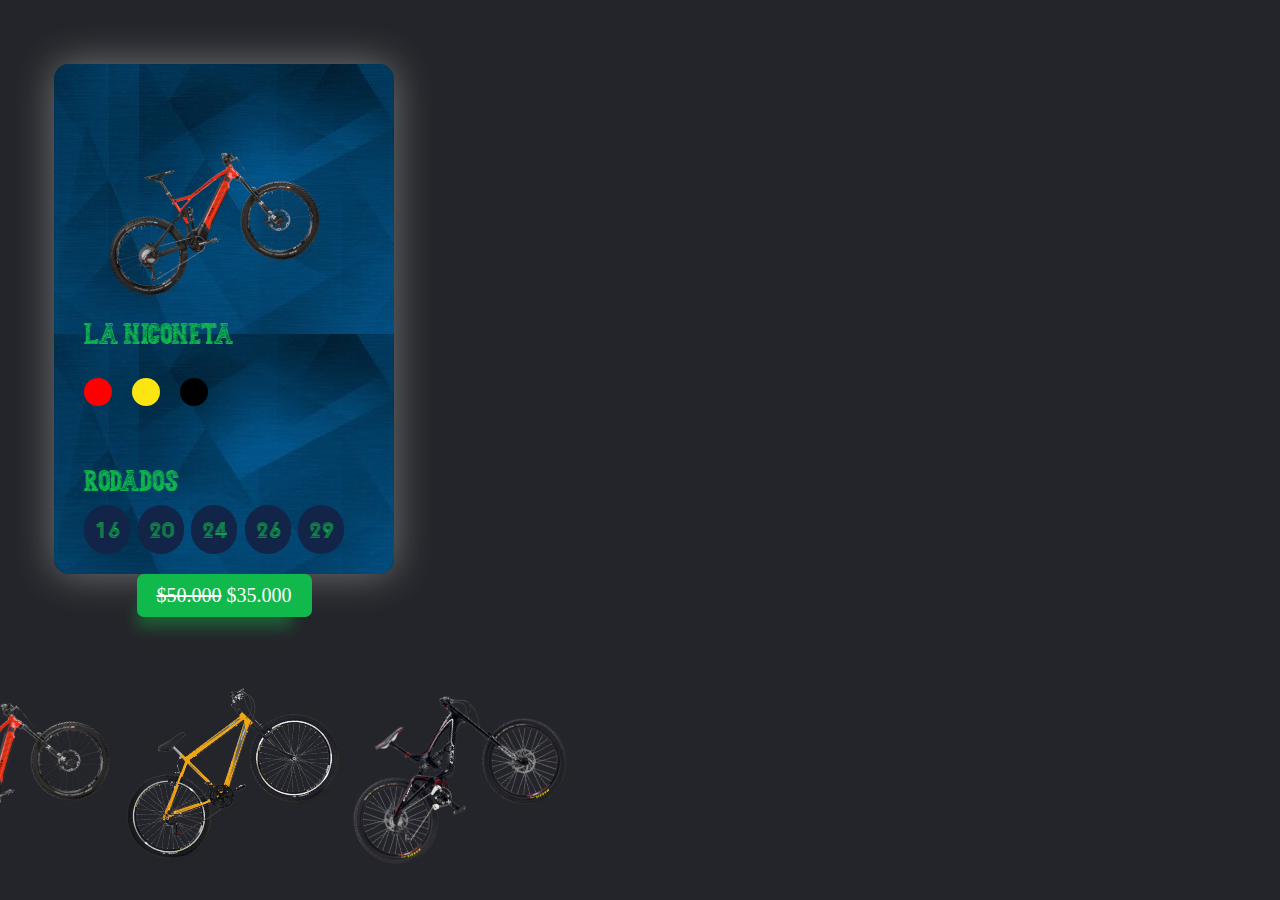
==== BICI/index.html @ 42052cd8 "Tarjetas casi terminas" ====
<!DOCTYPE html>
<html lang="en">

<head>
  <meta charset="UTF-8">
  <meta http-equiv="X-UA-Compatible" content="IE=edge">
  <meta name="viewport" content="width=device-width, initial-scale=1.0">
  <link rel="stylesheet" href="./style.css">
  <title>Document</title>
</head>

<body>
  <div class="card" id="card">
    <div class="imagen-mostrada">
      <img src="./img/roja.png" class="imagenMostradaJs" alt="">
    </div>
    <div class="titulo">
      <span>La Niconeta</span>
    </div>
    <div class="colores">
      <span class="roja coloresJs" id="roja"></span>
      <span class="amarilla coloresJs" id="amarilla"></span>
      <span class="negra coloresJs" id="negra"></span>
    </div>
    <div class="rodados-contenedor">
      <div class="titulo">
        <span>Rodados</span>
      </div>
      <div class="rodados">
        <div class="rodado">
          <span>16</span>
        </div>
        <div class="rodado">
          <span>20</span>
        </div>
        <div class="rodado">
          <span>24</span>
        </div>
        <div class="rodado">
          <span>26</span>
        </div>
        <div class="rodado">
          <span>29</span>
        </div>
      </div>
    </div>
     <div class="precio">
      <strike>$50.000</strike> 
      <b>$35.000</b>
    </div>
  </div>
    <div class="imagenes">
      <img src="./img/roja.png" class="roja imagenesJs" alt="">
      <img src="./img/amarilla.png" alt="" class="amarilla imagenesJs ">
      <img src="./img/negra.png" alt="" class="negra imagenesJs">
    </div>
    <script src="./app.js"></script>
</body>

</html>
---- BICI/style.css ----
@font-face {
font-family:prisma;
  src: url(./Fuente/Prisma.ttf);
}
@font-face {
  font-family:resglise ;
  src: url(./Fuente/Sketchzone.otf);
}
*{
  margin: 0;
  padding: 0;
}
img{
  width:225px;
}
body{
  position: relative;
  width: 35%;
  min-height:100vh;
  display: flex;
  justify-content: space-around;
  align-items: center;
  flex-direction: column;
  background-color: #24252A;
}
.card{
  width: 280px;
  height: 350px;
  background-image:url(./img/fondo\ css.jpg) ;
  border-radius: 15px;
  display: flex;
  justify-content: space-around;
  align-items: center;
  flex-direction: column;
  padding: 80px 30px;
  box-shadow: 0px 0px 40px rgba(200, 200, 200, 0.493);
  color: #11b94c;
  font-family:"resglise";
  
  
}
.card .imagen-mostrada{
  width: 257px;
  transform: rotate(-15deg); /*20DEG*/
}
.card .titulo{
  margin-top: 40px; /**80PX*/
  width: 100%;
  font-size: 25px;
}
.card .colores{
  margin-top: 40px;
  display: inline-flex;
  width: 100%;
  justify-content: flex-start;
  align-items: center;
}
.card .colores span{
   width: 28px;
   height: 28px;
   border-radius: 50%;
   background-color: red;
   margin-right: 20px;
   cursor: pointer;
}
.card .colores span:nth-child(2){
  background-color: rgb(253, 229, 17);
}
.card .colores span:nth-child(3){
  background-color: black;
}
.card .rodados-contenedor{
  display: flex;
  width: 100%;
  margin-top: 20px;
  flex-direction: column;
}
.card .rodados{
  margin-top: 20px;
  display: flex;
  margin-right: 20px;
  justify-content: space-between;
}
.card .rodados .rodado{
  background-color:rgb(18, 36, 71);
  padding: 10px;
  border-radius: 1000px;
  cursor: pointer;
  transition: all 0.3s ease;
  font-size: 20px;
  font-family:"prisma";
}
.card .rodados .rodado:hover{
  background-color: rgba(0, 0, 0, 0.3);
}
.card .rodados .rodado.active{
  background-color: #323232;
  color: #F2F2F2;
  transform: translateY(-20px);
  
}
.imagenes{
  display: flex;
}
.imagenes img{
  transform: rotate(-25deg);
  transition: all 0.3s ease;
  position: relative;
  cursor: pointer;
} 
.precio{
  background: #11b94c;
  padding: 10px 20px;
  text-align: center;
  font-size: 20px;
  font-weight: 200;
  color: #fff;
  border-radius: 7px;
  margin-top: 20px;
  margin-bottom:5px ;
 box-shadow: -10px 20px 15px -10px rgba(17, 233, 91, 0.3);
 font-family: 'Times New Roman', Times, serif;
}
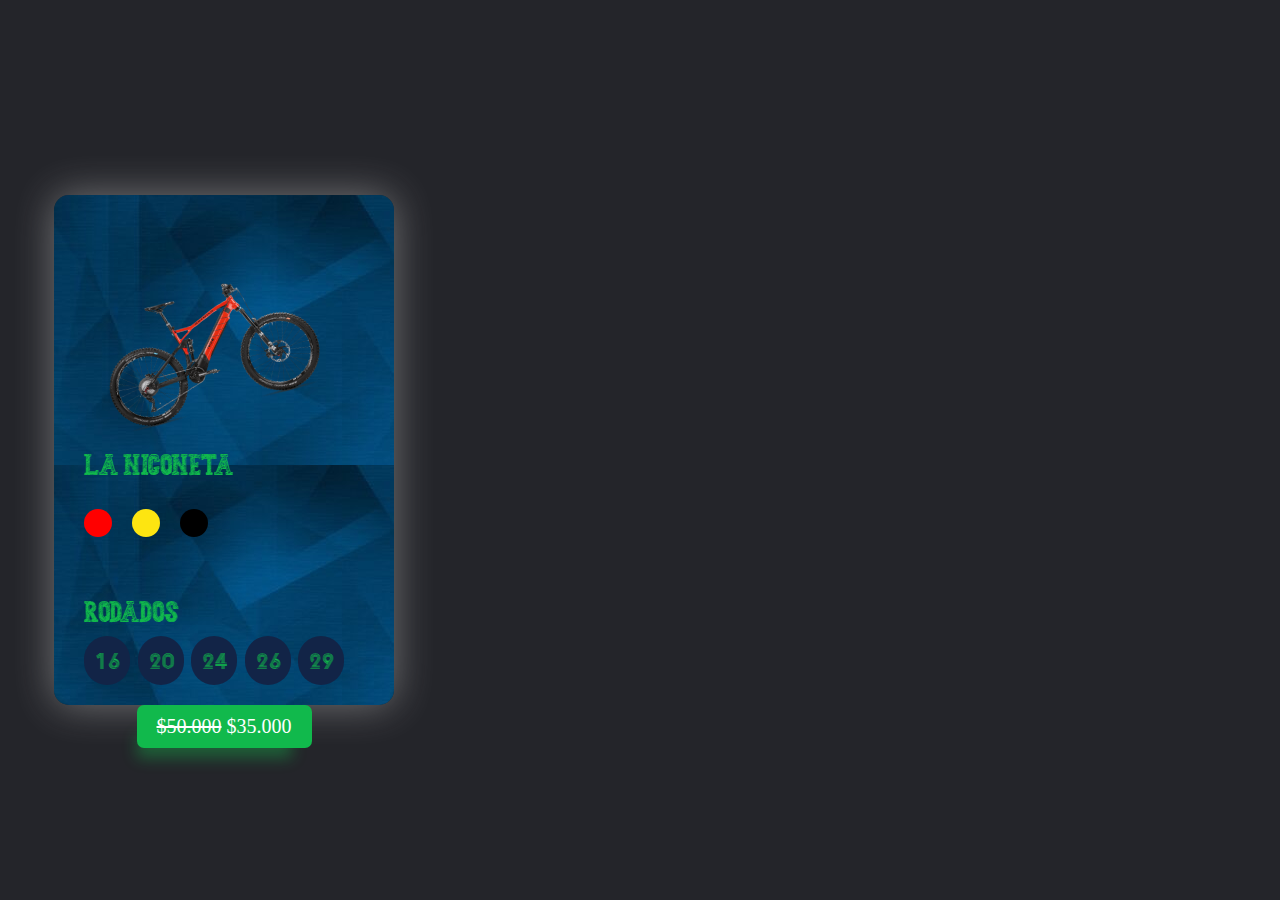
==== commit 6d398e7e: "Tarjetas terminadas" ====
--- a/BICI/index.html
+++ b/BICI/index.html
@@ -49,11 +49,6 @@
       <b>$35.000</b>
     </div>
   </div>
-    <div class="imagenes">
-      <img src="./img/roja.png" class="roja imagenesJs" alt="">
-      <img src="./img/amarilla.png" alt="" class="amarilla imagenesJs ">
-      <img src="./img/negra.png" alt="" class="negra imagenesJs">
-    </div>
     <script src="./app.js"></script>
 </body>
 
--- a/BICI/style.css
+++ b/BICI/style.css
@@ -107,6 +107,9 @@
   transition: all 0.3s ease;
   position: relative;
   cursor: pointer;
+}
+.active{
+  background-color: red;
 } 
 .precio{
   background: #11b94c;
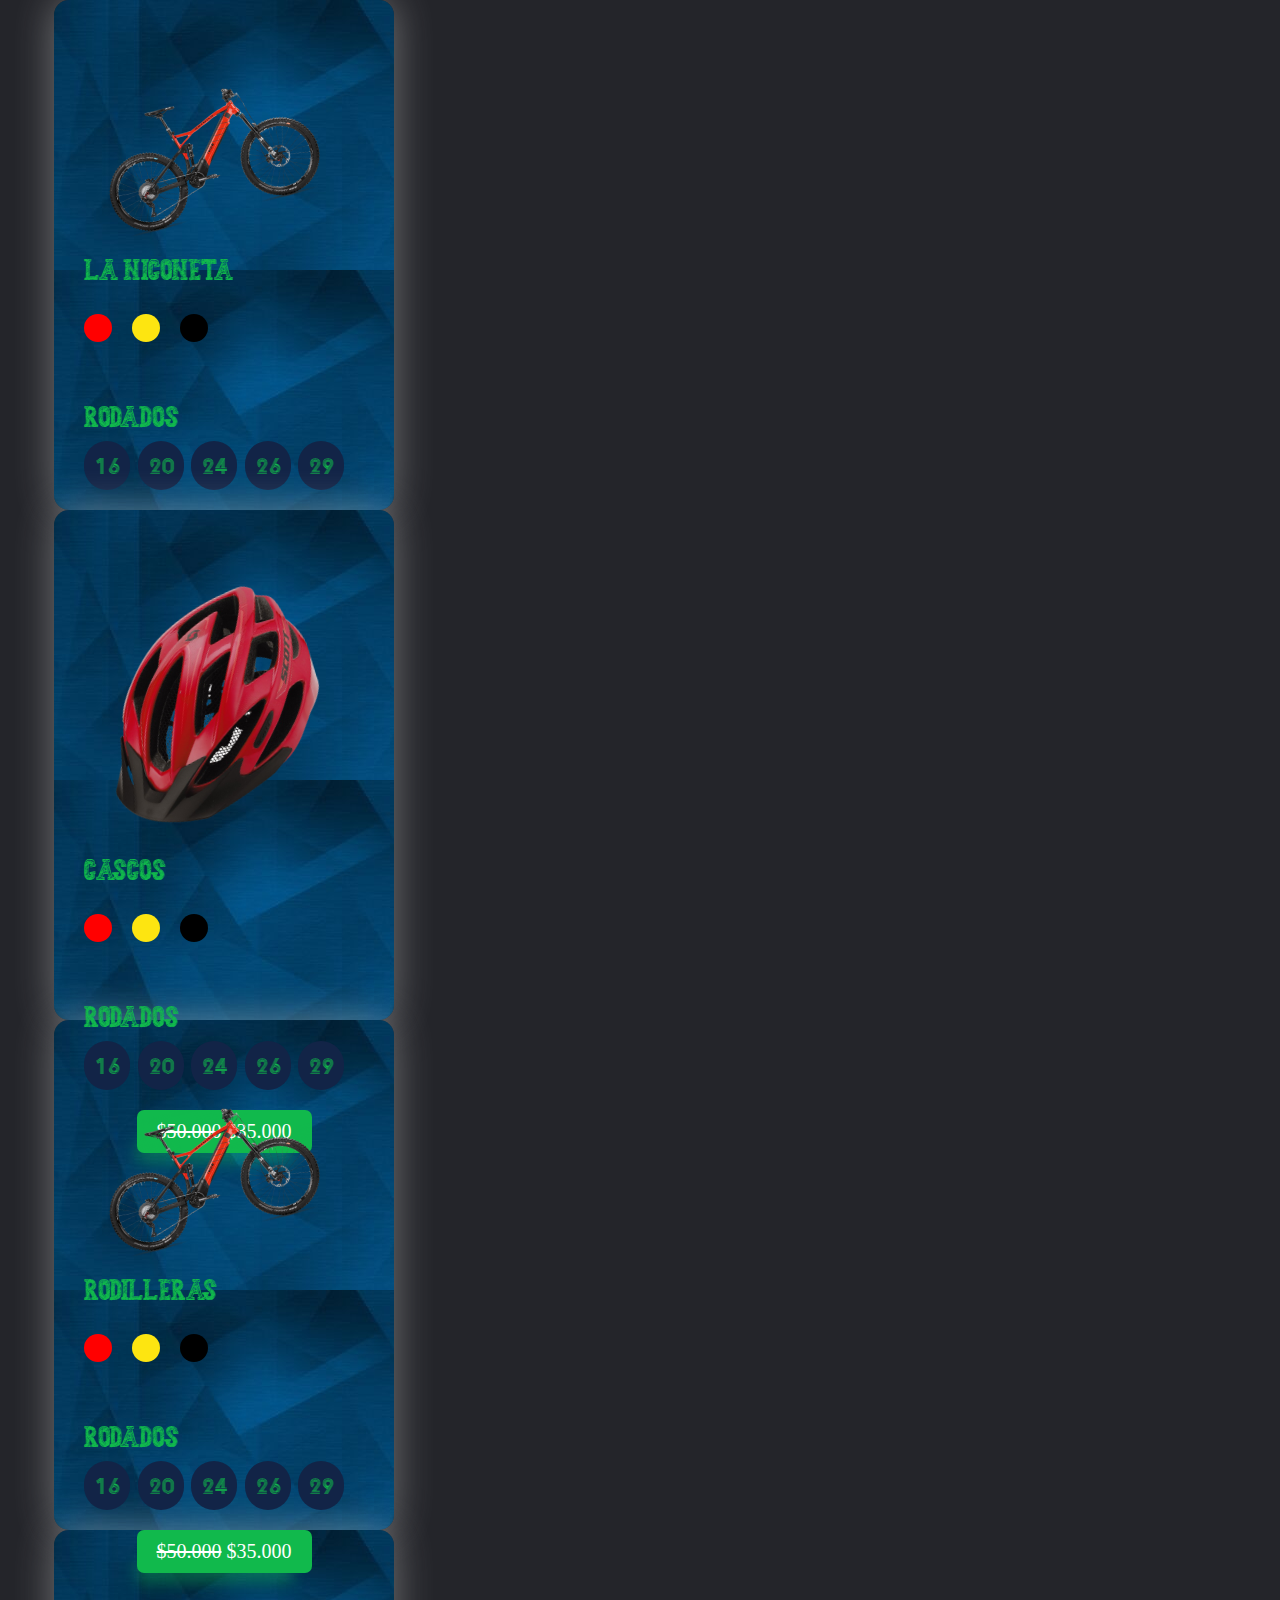
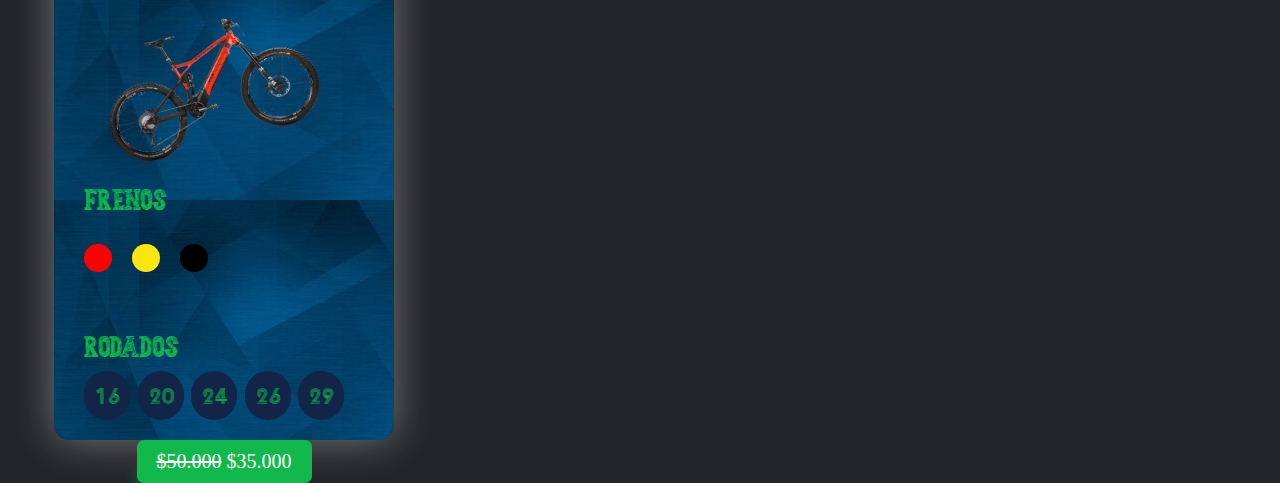
==== commit 9af42adf: "switch" ====
--- a/BICI/index.html
+++ b/BICI/index.html
@@ -10,17 +10,17 @@
 </head>
 
 <body>
-  <div class="card" id="card">
+  <div class="card">
     <div class="imagen-mostrada">
-      <img src="./img/roja.png" class="imagenMostradaJs" alt="">
+      <img src="./img/roja.png" class="imagenMostradaJs bici" alt="">
     </div>
     <div class="titulo">
       <span>La Niconeta</span>
     </div>
     <div class="colores">
-      <span class="roja coloresJs" id="roja"></span>
-      <span class="amarilla coloresJs" id="amarilla"></span>
-      <span class="negra coloresJs" id="negra"></span>
+      <span class="roja coloresJs bici" id="roja"></span>
+      <span class="amarilla coloresJs bici" id="amarilla"></span>
+      <span class="negra coloresJs bici" id="negra"></span>
     </div>
     <div class="rodados-contenedor">
       <div class="titulo">
@@ -44,12 +44,144 @@
         </div>
       </div>
     </div>
-     <div class="precio">
-      <strike>$50.000</strike> 
+    <div class="precio">
+      <strike>$50.000</strike>
       <b>$35.000</b>
     </div>
   </div>
-    <script src="./app.js"></script>
+
+
+  <!-- Accesorios -->
+
+  <section class="accesorios">
+
+
+    <!-- tarjeta casco -->
+    <div class="card">
+      <div class="imagen-mostrada">
+        <img src="./img/cascoRojo.png" class="imagenMostradaJs casco" alt="">
+      </div>
+      <div class="titulo">
+        <span>Cascos</span>
+      </div>
+      <div class="colores">
+        <span class="roja coloresJs casco" id="cascoRojo"></span>
+        <span class="amarilla coloresJs casco" id="cascoRosa"></span>
+        <span class="negra coloresJs casco" id="cascoNaranja"></span>
+      </div>
+      <div class="rodados-contenedor">
+        <div class="titulo">
+          <span>Rodados</span>
+        </div>
+        <div class="rodados">
+          <div class="rodado">
+            <span>16</span>
+          </div>
+          <div class="rodado">
+            <span>20</span>
+          </div>
+          <div class="rodado">
+            <span>24</span>
+          </div>
+          <div class="rodado">
+            <span>26</span>
+          </div>
+          <div class="rodado">
+            <span>29</span>
+          </div>
+        </div>
+      </div>
+      <div class="precio">
+        <strike>$50.000</strike>
+        <b>$35.000</b>
+      </div>
+    </div>
+
+
+    <!-- tarjeta rodillera -->
+    <div class="card">
+      <div class="imagen-mostrada" id="rodillera">
+        <img src="./img/roja.png" class="imagenMostradaJs rodillera" alt="">
+      </div>
+      <div class="titulo">
+        <span>Rodilleras</span>
+      </div>
+      <div class="colores">
+        <span class="roja coloresJs rodillera" id="roja"></span>
+        <span class="amarilla coloresJs rodillera" id="amarilla"></span>
+        <span class="negra coloresJs rodillera" id="negra"></span>
+      </div>
+      <div class="rodados-contenedor">
+        <div class="titulo">
+          <span>Rodados</span>
+        </div>
+        <div class="rodados">
+          <div class="rodado">
+            <span>16</span>
+          </div>
+          <div class="rodado">
+            <span>20</span>
+          </div>
+          <div class="rodado">
+            <span>24</span>
+          </div>
+          <div class="rodado">
+            <span>26</span>
+          </div>
+          <div class="rodado">
+            <span>29</span>
+          </div>
+        </div>
+      </div>
+      <div class="precio">
+        <strike>$50.000</strike>
+        <b>$35.000</b>
+      </div>
+    </div>
+
+
+    <!-- tarjeta frenos -->
+    <div class="card">
+      <div class="imagen-mostrada">
+        <img src="./img/roja.png" class="imagenMostradaJs frenos" alt="">
+      </div>
+      <div class="titulo">
+        <span>Frenos</span>
+      </div>
+      <div class="colores">
+        <span class="roja coloresJs frenos" id="frenos1"></span>
+        <span class="amarilla coloresJs frenos" id="frenos2"></span>
+        <span class="negra coloresJs frenos" id="frenos3"></span>
+      </div>
+      <div class="rodados-contenedor">
+        <div class="titulo">
+          <span>Rodados</span>
+        </div>
+        <div class="rodados">
+          <div class="rodado">
+            <span>16</span>
+          </div>
+          <div class="rodado">
+            <span>20</span>
+          </div>
+          <div class="rodado">
+            <span>24</span>
+          </div>
+          <div class="rodado">
+            <span>26</span>
+          </div>
+          <div class="rodado">
+            <span>29</span>
+          </div>
+        </div>
+      </div>
+      <div class="precio">
+        <strike>$50.000</strike>
+        <b>$35.000</b>
+      </div>
+    </div>
+  </section>
+  <script src="./app.js"></script>
 </body>
 
 </html>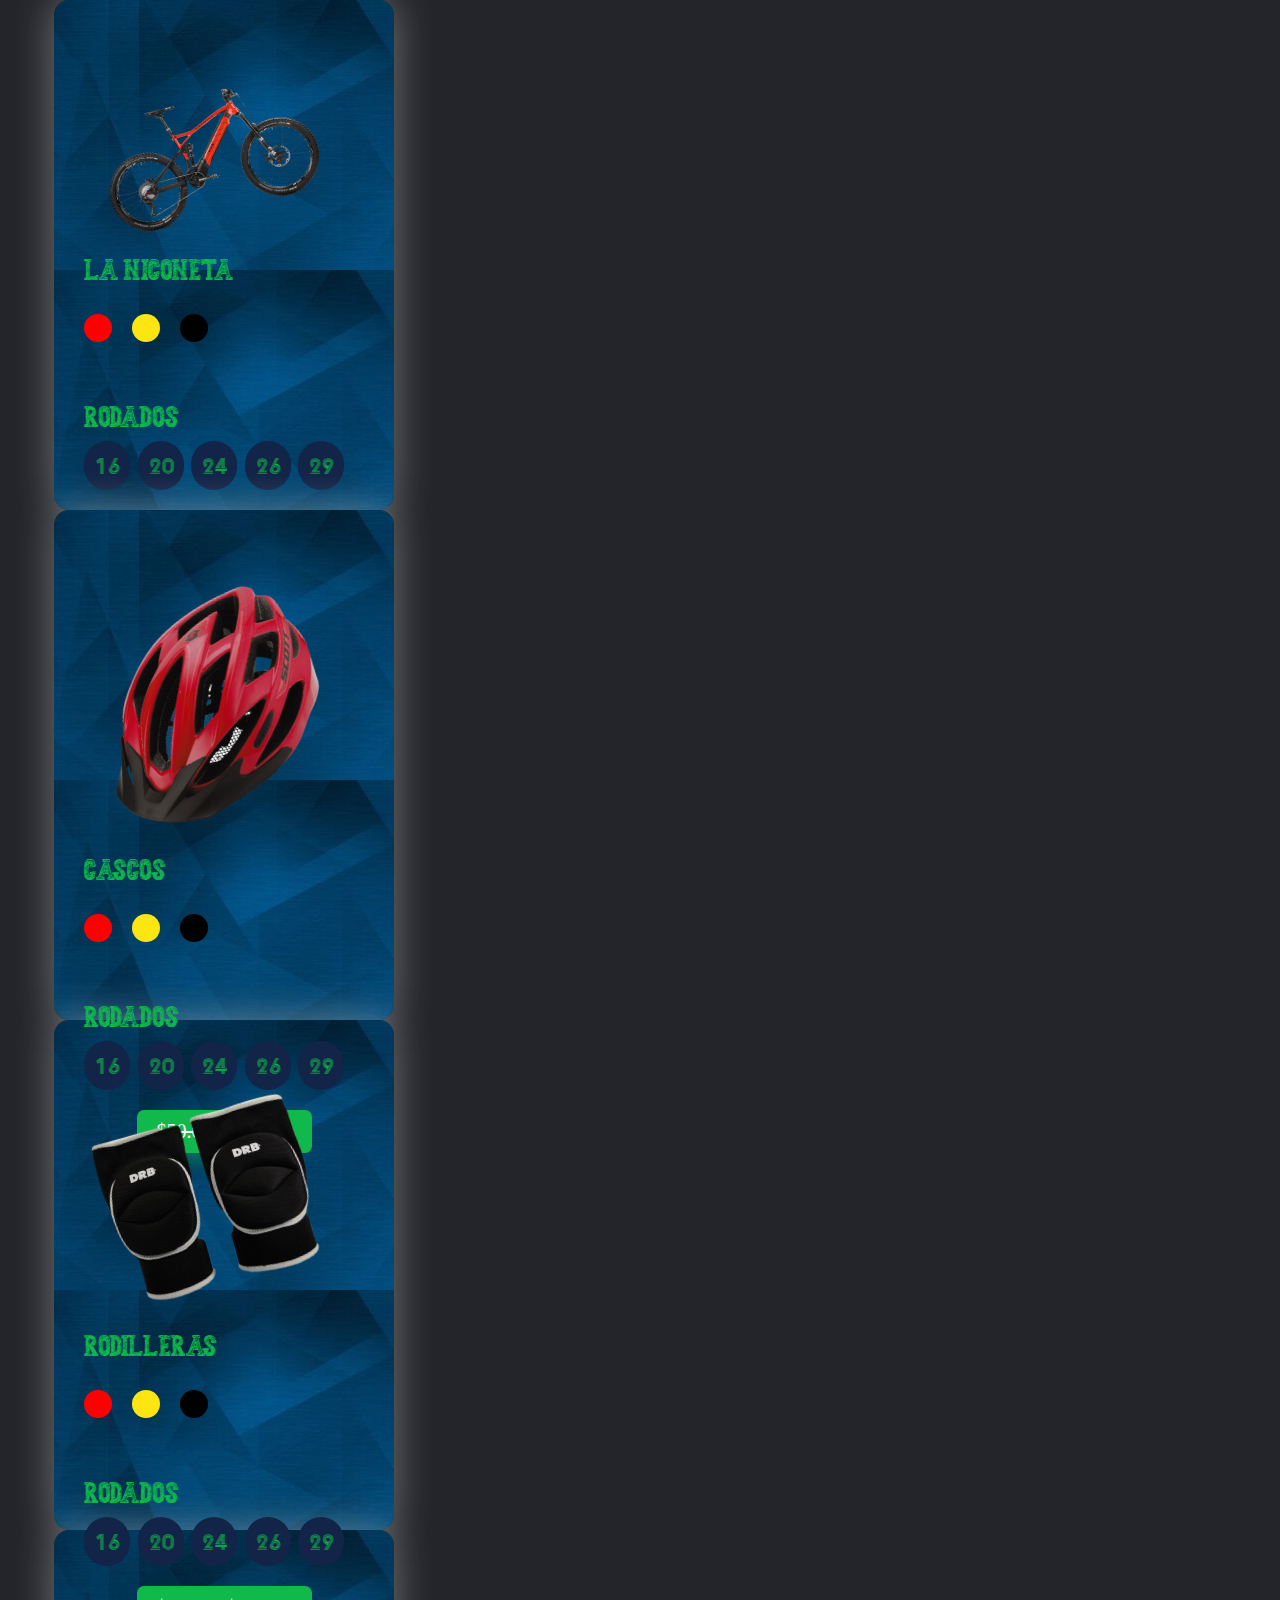
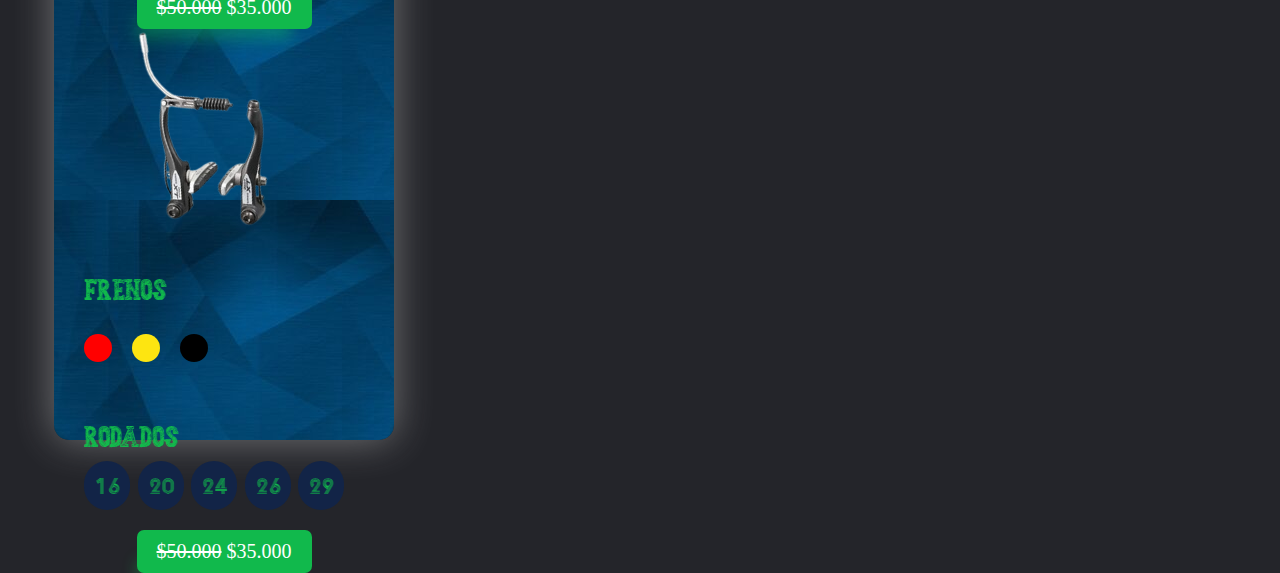
==== commit 392f3ae2: "switch" ====
--- a/BICI/index.html
+++ b/BICI/index.html
@@ -101,15 +101,15 @@
     <!-- tarjeta rodillera -->
     <div class="card">
       <div class="imagen-mostrada" id="rodillera">
-        <img src="./img/roja.png" class="imagenMostradaJs rodillera" alt="">
+        <img src="./img/rodilleras1.png" class="imagenMostradaJs rodillera" alt="">
       </div>
       <div class="titulo">
         <span>Rodilleras</span>
       </div>
       <div class="colores">
-        <span class="roja coloresJs rodillera" id="roja"></span>
-        <span class="amarilla coloresJs rodillera" id="amarilla"></span>
-        <span class="negra coloresJs rodillera" id="negra"></span>
+        <span class="roja coloresJs rodillera" id="rodillera1"></span>
+        <span class="amarilla coloresJs rodillera" id="rodillera2"></span>
+        <span class="negra coloresJs rodillera" id="rodillera3"></span>
       </div>
       <div class="rodados-contenedor">
         <div class="titulo">
@@ -143,7 +143,7 @@
     <!-- tarjeta frenos -->
     <div class="card">
       <div class="imagen-mostrada">
-        <img src="./img/roja.png" class="imagenMostradaJs frenos" alt="">
+        <img src="./img/frenos1.png" class="imagenMostradaJs frenos" alt="">
       </div>
       <div class="titulo">
         <span>Frenos</span>
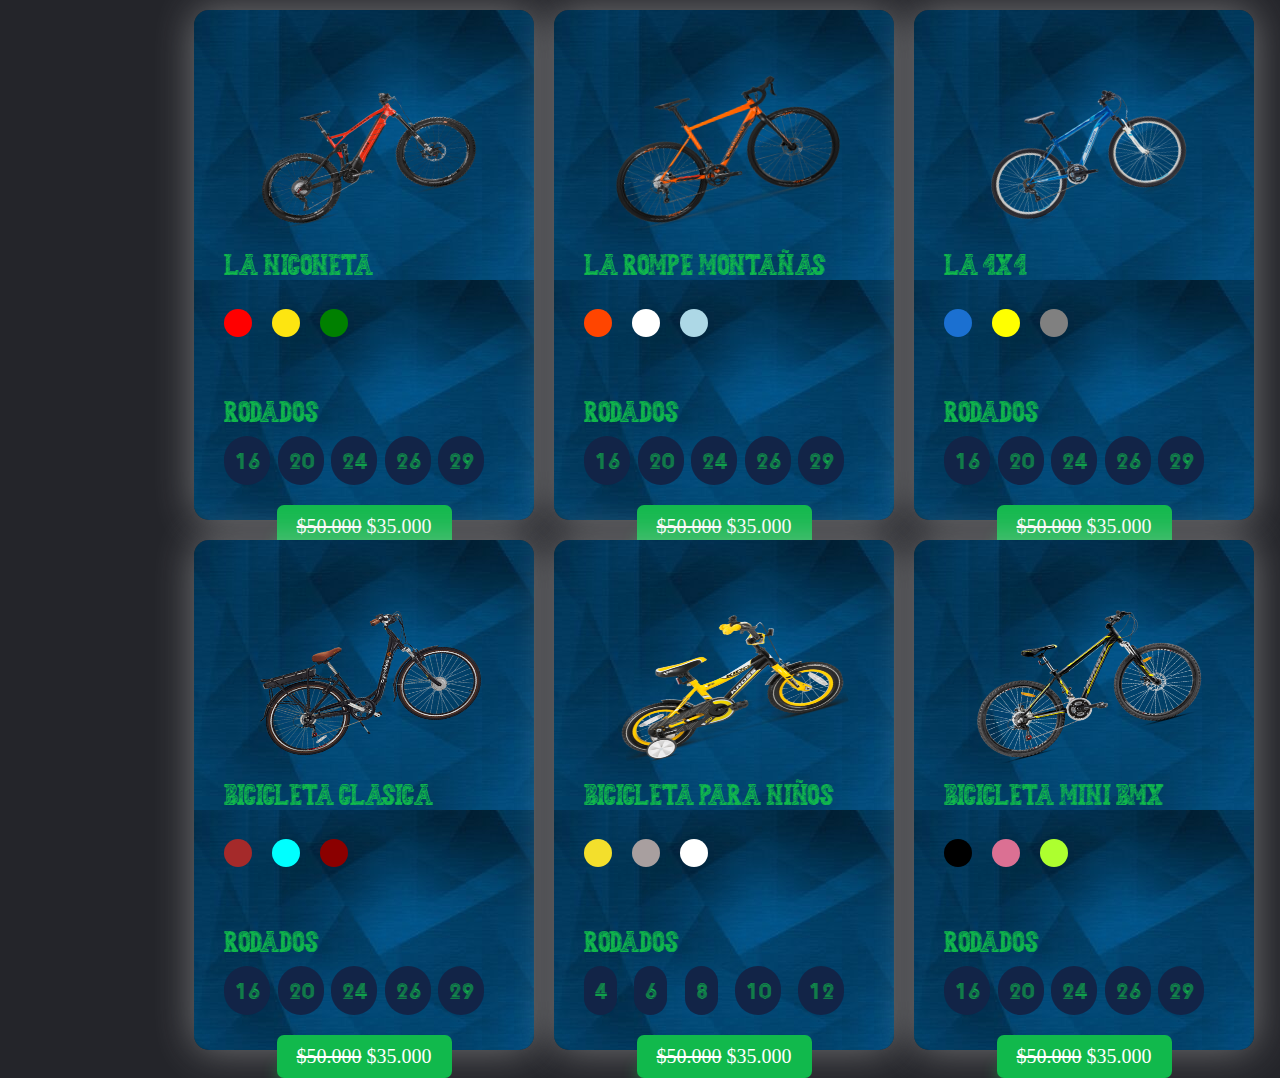
==== commit fd333f8b: "Targetas bicis terminadas falta responsividad" ====
--- a/BICI/index.html
+++ b/BICI/index.html
@@ -10,17 +10,18 @@
 </head>
 
 <body>
+  <div class="container">
   <div class="card">
     <div class="imagen-mostrada">
-      <img src="./img/roja.png" class="imagenMostradaJs bici" alt="">
+      <img src="./img/roja.png" class="imagenMostradaBici" alt="">
     </div>
     <div class="titulo">
       <span>La Niconeta</span>
     </div>
     <div class="colores">
-      <span class="roja coloresJs bici" id="roja"></span>
-      <span class="amarilla coloresJs bici" id="amarilla"></span>
-      <span class="negra coloresJs bici" id="negra"></span>
+      <span class="roja coloresJs " id="roja"></span>
+      <span class="amarilla coloresJs" id="amarilla"></span>
+      <span class="verde coloresJs " id="verde"></span>
     </div>
     <div class="rodados-contenedor">
       <div class="titulo">
@@ -50,24 +51,223 @@
     </div>
   </div>
 
-
+  <!-- Segunda Bicicleta -->
+  <div class="card">
+    <div class="imagen-mostrada">
+      <img src="./img/Naranja.png" class="imagenMostradaBici2" alt="">
+    </div>
+    <div class="titulo">
+      <span>La Rompe montañas</span>
+    </div>
+    <div class="colores2">
+      <span class="naranja coloresJs " id="naranja"></span>
+      <span class="blana coloresJs" id="blanca"></span>
+      <span class="celeste coloresJs " id="celeste"></span>
+    </div>
+    <div class="rodados-contenedor">
+      <div class="titulo">
+        <span>Rodados</span>
+      </div>
+      <div class="rodados">
+        <div class="rodado">
+          <span>16</span>
+        </div>
+        <div class="rodado">
+          <span>20</span>
+        </div>
+        <div class="rodado">
+          <span>24</span>
+        </div>
+        <div class="rodado">
+          <span>26</span>
+        </div>
+        <div class="rodado">
+          <span>29</span>
+        </div>
+      </div>
+    </div>
+    <div class="precio">
+      <strike>$50.000</strike>
+      <b>$35.000</b>
+    </div>
+  </div>
+  <!-- Tercera Bicicleta -->
+  <div class="card">
+    <div class="imagen-mostrada">
+      <img src="./img/azul.png" class="imagenMostradaBici3" alt="">
+    </div>
+    <div class="titulo">
+      <span>La 4x4</span>
+    </div>
+    <div class="colores3">
+      <span class="azul coloresJs " id="azul"></span>
+      <span class="fluor coloresJs" id="fluor"></span>
+      <span class="gris coloresJs " id="gris"></span>
+    </div>
+    <div class="rodados-contenedor">
+      <div class="titulo">
+        <span>Rodados</span>
+      </div>
+      <div class="rodados">
+        <div class="rodado">
+          <span>16</span>
+        </div>
+        <div class="rodado">
+          <span>20</span>
+        </div>
+        <div class="rodado">
+          <span>24</span>
+        </div>
+        <div class="rodado">
+          <span>26</span>
+        </div>
+        <div class="rodado">
+          <span>29</span>
+        </div>
+      </div>
+    </div>
+    <div class="precio">
+      <strike>$50.000</strike>
+      <b>$35.000</b>
+    </div>
+  </div>
+</div>
+<!-- Cuarta Bicicleta -->
+<div class="container2">
+<div class="card">
+  <div class="imagen-mostrada">
+    <img src="./img/marron.png" class="imagenMostradaBici4" alt="">
+  </div>
+  <div class="titulo">
+    <span>Bicicleta clasica</span>
+  </div>
+  <div class="colores4">
+    <span class="marron coloresJs " id="marron"></span>
+    <span class="cyan coloresJs" id="cyan"></span>
+    <span class="bordo coloresJs " id="bordo"></span>
+  </div>
+  <div class="rodados-contenedor">
+    <div class="titulo">
+      <span>Rodados</span>
+    </div>
+    <div class="rodados">
+      <div class="rodado">
+        <span>16</span>
+      </div>
+      <div class="rodado">
+        <span>20</span>
+      </div>
+      <div class="rodado">
+        <span>24</span>
+      </div>
+      <div class="rodado">
+        <span>26</span>
+      </div>
+      <div class="rodado">
+        <span>29</span>
+      </div>
+    </div>
+  </div>
+  <div class="precio">
+    <strike>$50.000</strike>
+    <b>$35.000</b>
+  </div>
+</div>
+<!-- Quinta Bicicleta -->
+<div class="card">
+  <div class="imagen-mostrada">
+    <img src="./img/amarillita.png" class="imagenMostradaBici5" alt="">
+  </div>
+  <div class="titulo">
+    <span>Bicicleta para niños</span>
+  </div>
+  <div class="colores5">
+    <span class="amarillita coloresJs " id="amarillita"></span>
+    <span class="grisesita coloresJs" id="grisesita"></span>
+    <span class="blanquita coloresJs " id="blanquita"></span>
+  </div>
+  <div class="rodados-contenedor">
+    <div class="titulo">
+      <span>Rodados</span>
+    </div>
+    <div class="rodados">
+      <div class="rodado">
+        <span>4</span>
+      </div>
+      <div class="rodado">
+        <span>6</span>
+      </div>
+      <div class="rodado">
+        <span>8</span>
+      </div>
+      <div class="rodado">
+        <span>10</span>
+      </div>
+      <div class="rodado">
+        <span>12</span>
+      </div>
+    </div>
+  </div>
+  <div class="precio">
+    <strike>$50.000</strike>
+    <b>$35.000</b>
+  </div>
+</div>
+<!-- sexta Bicicleta -->
+<div class="card">
+  <div class="imagen-mostrada">
+    <img src="./img/negra.png" class="imagenMostradaBici6" alt="">
+  </div>
+  <div class="titulo">
+    <span>Bicicleta Mini BMX</span>
+  </div>
+  <div class="colores6">
+    <span class="negra coloresJs " id="negra"></span>
+    <span class="rosa coloresJs" id="rosa"></span>
+    <span class="manzana coloresJs " id="manzana"></span>
+  </div>
+  <div class="rodados-contenedor">
+    <div class="titulo">
+      <span>Rodados</span>
+    </div>
+    <div class="rodados">
+      <div class="rodado">
+        <span>16</span>
+      </div>
+      <div class="rodado">
+        <span>20</span>
+      </div>
+      <div class="rodado">
+        <span>24</span>
+      </div>
+      <div class="rodado">
+        <span>26</span>
+      </div>
+      <div class="rodado">
+        <span>29</span>
+      </div>
+    </div>
+  </div>
+  <div class="precio">
+    <strike>$50.000</strike>
+    <b>$35.000</b>
+  </div>
+</div>
+</div>
   <!-- Accesorios -->
 
-  <section class="accesorios">
-
-
-    <!-- tarjeta casco -->
-    <div class="card">
+  <!-- tarjeta casco -->
+    <!-- <div class="card">
       <div class="imagen-mostrada">
-        <img src="./img/cascoRojo.png" class="imagenMostradaJs casco" alt="">
+        <img src="./img/rojo.png" class="imagenMostradaCasco" alt="">
       </div>
       <div class="titulo">
         <span>Cascos</span>
       </div>
-      <div class="colores">
-        <span class="roja coloresJs casco" id="cascoRojo"></span>
-        <span class="amarilla coloresJs casco" id="cascoRosa"></span>
-        <span class="negra coloresJs casco" id="cascoNaranja"></span>
+      <div class="colores7">
+        <span class="rojo coloresJs " id="rojo"></span>
+        <span class="rosado coloresJs " id="rosado"></span>
+        <span class="naranjita coloresJs " id="naranjita"></span>
       </div>
       <div class="rodados-contenedor">
         <div class="titulo">
@@ -95,11 +295,11 @@
         <strike>$50.000</strike>
         <b>$35.000</b>
       </div>
-    </div>
-
+    </div> -->
+ 
 
     <!-- tarjeta rodillera -->
-    <div class="card">
+    <!-- <div class="card">
       <div class="imagen-mostrada" id="rodillera">
         <img src="./img/rodilleras1.png" class="imagenMostradaJs rodillera" alt="">
       </div>
@@ -141,7 +341,7 @@
 
 
     <!-- tarjeta frenos -->
-    <div class="card">
+    <!-- <div class="card">
       <div class="imagen-mostrada">
         <img src="./img/frenos1.png" class="imagenMostradaJs frenos" alt="">
       </div>
@@ -180,7 +380,7 @@
         <b>$35.000</b>
       </div>
     </div>
-  </section>
+  </section>  -->
   <script src="./app.js"></script>
 </body>
 
--- a/BICI/style.css
+++ b/BICI/style.css
@@ -11,7 +11,20 @@
   padding: 0;
 }
 img{
-  width:225px;
+  width:230px;
+  height:120px ;
+}
+.container{
+  display: flex;
+  flex-wrap: nowrap;
+  justify-content: center;
+  margin-left: 1000px;
+}
+.container2{
+  display: flex;
+  flex-wrap: nowrap;
+  justify-content: center;
+  margin-left: 1000px;
 }
 body{
   position: relative;
@@ -36,11 +49,11 @@
   box-shadow: 0px 0px 40px rgba(200, 200, 200, 0.493);
   color: #11b94c;
   font-family:"resglise";
+  margin: 10px;
   
-  
 }
 .card .imagen-mostrada{
-  width: 257px;
+  width: 230px;
   transform: rotate(-15deg); /*20DEG*/
 }
 .card .titulo{
@@ -67,8 +80,136 @@
   background-color: rgb(253, 229, 17);
 }
 .card .colores span:nth-child(3){
-  background-color: black;
-}
+  background-color:green;
+}
+.card .colores2{
+  margin-top: 40px;
+  display: inline-flex;
+  width: 100%;
+  justify-content: flex-start;
+  align-items: center;
+}
+.card .colores2 span{
+  width: 28px;
+  height: 28px;
+  border-radius: 50%;
+  background-color:orangered;
+  margin-right: 20px;
+  cursor: pointer;
+}
+.card .colores2 span:nth-child(2){
+ background-color:white;
+}
+.card .colores2 span:nth-child(3){
+ background-color:lightblue;
+}
+.card .colores3{
+  margin-top: 40px;
+  display: inline-flex;
+  width: 100%;
+  justify-content: flex-start;
+  align-items: center;
+}
+.card .colores3 span{
+  width: 28px;
+  height: 28px;
+  border-radius: 50%;
+  background-color:rgb(27, 112, 209);
+  margin-right: 20px;
+  cursor: pointer;
+}
+.card .colores3 span:nth-child(2){
+ background-color:rgb(255, 255, 0);
+}
+.card .colores3 span:nth-child(3){
+ background-color:grey;
+}
+.card .colores4{
+  margin-top: 40px;
+  display: inline-flex;
+  width: 100%;
+  justify-content: flex-start;
+  align-items: center;
+}
+.card .colores4 span{
+  width: 28px;
+  height: 28px;
+  border-radius: 50%;
+  background-color:brown;
+  margin-right: 20px;
+  cursor: pointer;
+}
+.card .colores4 span:nth-child(2){
+ background-color:cyan;
+}
+.card .colores4 span:nth-child(3){
+ background-color:darkred;
+}
+.card .colores5{
+  margin-top: 40px;
+  display: inline-flex;
+  width: 100%;
+  justify-content: flex-start;
+  align-items: center;
+}
+.card .colores5 span{
+  width: 28px;
+  height: 28px;
+  border-radius: 50%;
+  background-color:rgb(243, 223, 44);
+  margin-right: 20px;
+  cursor: pointer;
+}
+.card .colores5 span:nth-child(2){
+ background-color:rgb(168, 159, 159);
+}
+.card .colores5 span:nth-child(3){
+ background-color:white;
+}
+.card .colores6{
+  margin-top: 40px;
+  display: inline-flex;
+  width: 100%;
+  justify-content: flex-start;
+  align-items: center;
+}
+.card .colores6 span{
+  width: 28px;
+  height: 28px;
+  border-radius: 50%;
+  background-color:black;
+  margin-right: 20px;
+  cursor: pointer;
+}
+.card .colores6 span:nth-child(2){
+ background-color:palevioletred;
+}
+.card .colores6 span:nth-child(3){
+ background-color:greenyellow;
+}
+.card .colores7{
+  margin-top: 40px;
+  display: inline-flex;
+  width: 100%;
+  justify-content: flex-start;
+  align-items: center;
+}
+/*Cascos*/
+/* .card .colores7 span{
+  width: 28px;
+  height: 28px;
+  border-radius: 50%;
+  background-color: red;
+  margin-right: 20px;
+  cursor: pointer;
+}
+.card .colores7 span:nth-child(2){
+ background-color:pink;
+}
+.card .colores7 span:nth-child(3){
+ background-color:orangered;
+} */
+
 .card .rodados-contenedor{
   display: flex;
   width: 100%;
